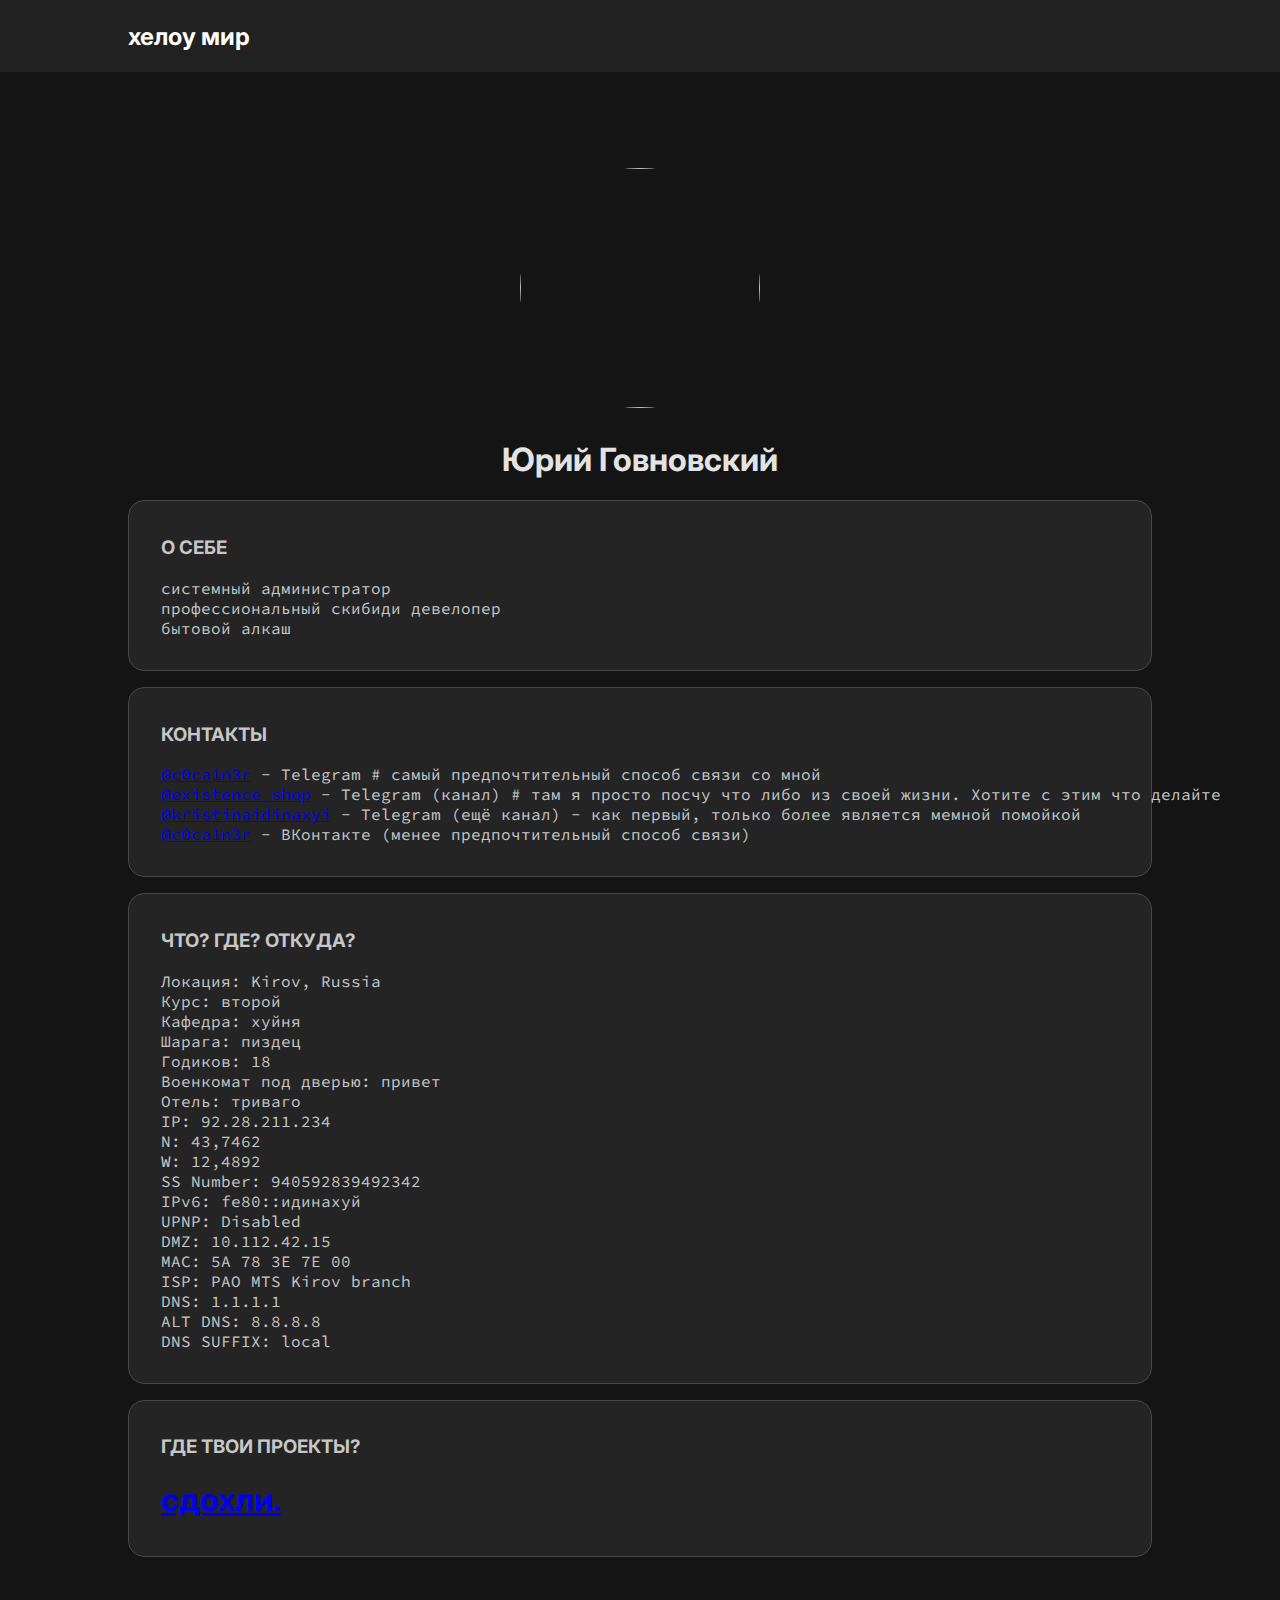
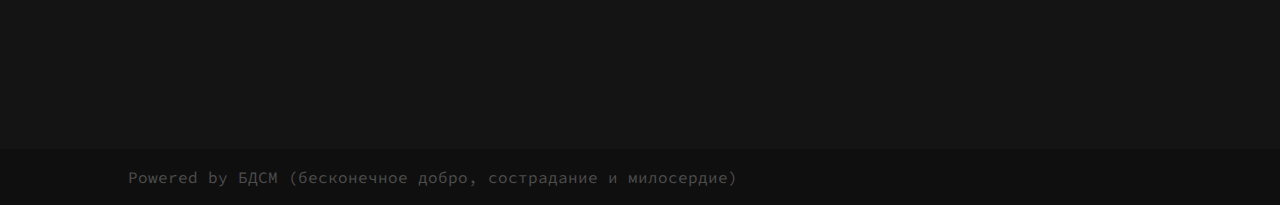
==== c0ca1n3r/index.html @ c6ad6536 "Create index.html" ====
<html>
  <head>
    <meta charset="utf-8">
    <title>какая то хуйня</title>
    <meta name="viewport" content="width=device-width, initial-scale=1" />
    <style>
.head {
position: relative;
left: 0;
right: 0;
padding-left: 10%;
padding-right: 10%;
padding-top: 0.1em;
padding-bottom: 0.1em;
background-color: #212121;
color: white;
}
.container {
position: absolute;
top: 0;
bottom: 0;
left: 0;
right: 0;
}
.colormap {
background-color: #141414;
color: #e3e3e3;
}
.footer {
position: relative;
left: 0;
right: 0;
padding-left: 10%;
padding-right: 10%;
padding-top: 0.1em;
padding-bottom: 0.1em;
background-color: #0f0f0f;
color: #4d4d4d;
}
.padding-rule {
padding-left: 10%;
padding-right: 10%;
padding-top: 5%;
padding-bottom: 15%;
}
.cool-marker {
  background: -webkit-linear-gradient(#ff6f00, #9900ff);
  -webkit-background-clip: text;
  -webkit-text-fill-color: transparent;
}
.container img {
  max-width: 70%;
  border-radius: 0.8em;
  display: block;
  margin-left: auto;
  margin-right: auto;
  margin-top: 2em;
  margin-bottom: 2em;
}
h1, h2, h3, h4, h5, h6, p {
font-family: 'Inter', sans-serif;
}
.container p {
  padding-bottom: 0.1em;
  padding-top: 0.1em;
}
pre, code {
  font-family: 'Source Code Pro', monospace;
}
.avatar img {
  border-radius: 100%;
  width: 15em;
  height: 15em;
  display: block;
  margin-left: auto;
  margin-right: auto;
}
.object {
  margin-top: 1em;
  border-radius: 1em;
  border: 0.1em #474747 solid;
  color: #c7c7c7;
  background-color: #242424;
  padding: 1em;
  padding-left: 2em;
  padding-right: 2em;
}
    </style>
<link rel="preconnect" href="https://fonts.googleapis.com">
<link rel="preconnect" href="https://fonts.gstatic.com" crossorigin>
<link href="https://fonts.googleapis.com/css2?family=Inter:wght@600&family=Source+Code+Pro&display=swap" rel="stylesheet"> 
  </head>
  <body class="colormap">
    <div class="container">
      <div class="head">
        <h2>хелоу мир</h2>
      </div>
      <div class="padding-rule">
        <!-- контент жалкой страницы -->
        <div class="avatar">
          <img src="img/avatar.jpg"></img>
        </div>
        <center><h1>Юрий Говновский</h1></center>
        <div class="object">
          <h3>О СЕБЕ</h3>
          <pre>системный администратор
профессиональный скибиди девелопер
бытовой алкаш</pre>
        </div>
        <div class="object">
        <h3>КОНТАКТЫ</h3>
        <pre><a href="https://t.me/c0ca1n3r">@c0ca1n3r</a> - Telegram # самый предпочтительный способ связи со мной
<a href="https://t.me/existence_shop">@existence_shop</a> - Telegram (канал) # там я просто посчу что либо из своей жизни. Хотите с этим что делайте
<a href="https://t.me/kristinaidinaxyi">@kristinaidinaxyi</a> - Telegram (ещё канал) - как первый, только более является мемной помойкой
<a href="https://vk.com/c0ca1n3r">@c0ca1n3r</a> - ВКонтакте (менее предпочтительный способ связи)</pre>
        </div>
        <div class="object">
        <h3>ЧТО? ГДЕ? ОТКУДА?</h3>
        <pre>Локация: Kirov, Russia
Курс: второй
Кафедра: хуйня
Шарага: пиздец
Годиков: 18
Военкомат под дверью: привет
Отель: триваго
IP: 92.28.211.234
N: 43,7462
W: 12,4892
SS Number: 940592839492342
IPv6: fe80::идинахуй
UPNP: Disabled
DMZ: 10.112.42.15
MAC: 5A 78 3E 7E 00
ISP: PAO MTS Kirov branch
DNS: 1.1.1.1
ALT DNS: 8.8.8.8
DNS SUFFIX: local
</pre>
        </div>
        <div class="object">
          <h3>ГДЕ ТВОИ ПРОЕКТЫ?</h3>
          <h1><a href="https://ctw.re">сдохли.</a></h1>
        </div>
      </div>
      <div class="footer">
        <pre>Powered by БДСМ (бесконечное добро, сострадание и милосердие)</pre>
      </div>
    </div>
  </body>
</html>
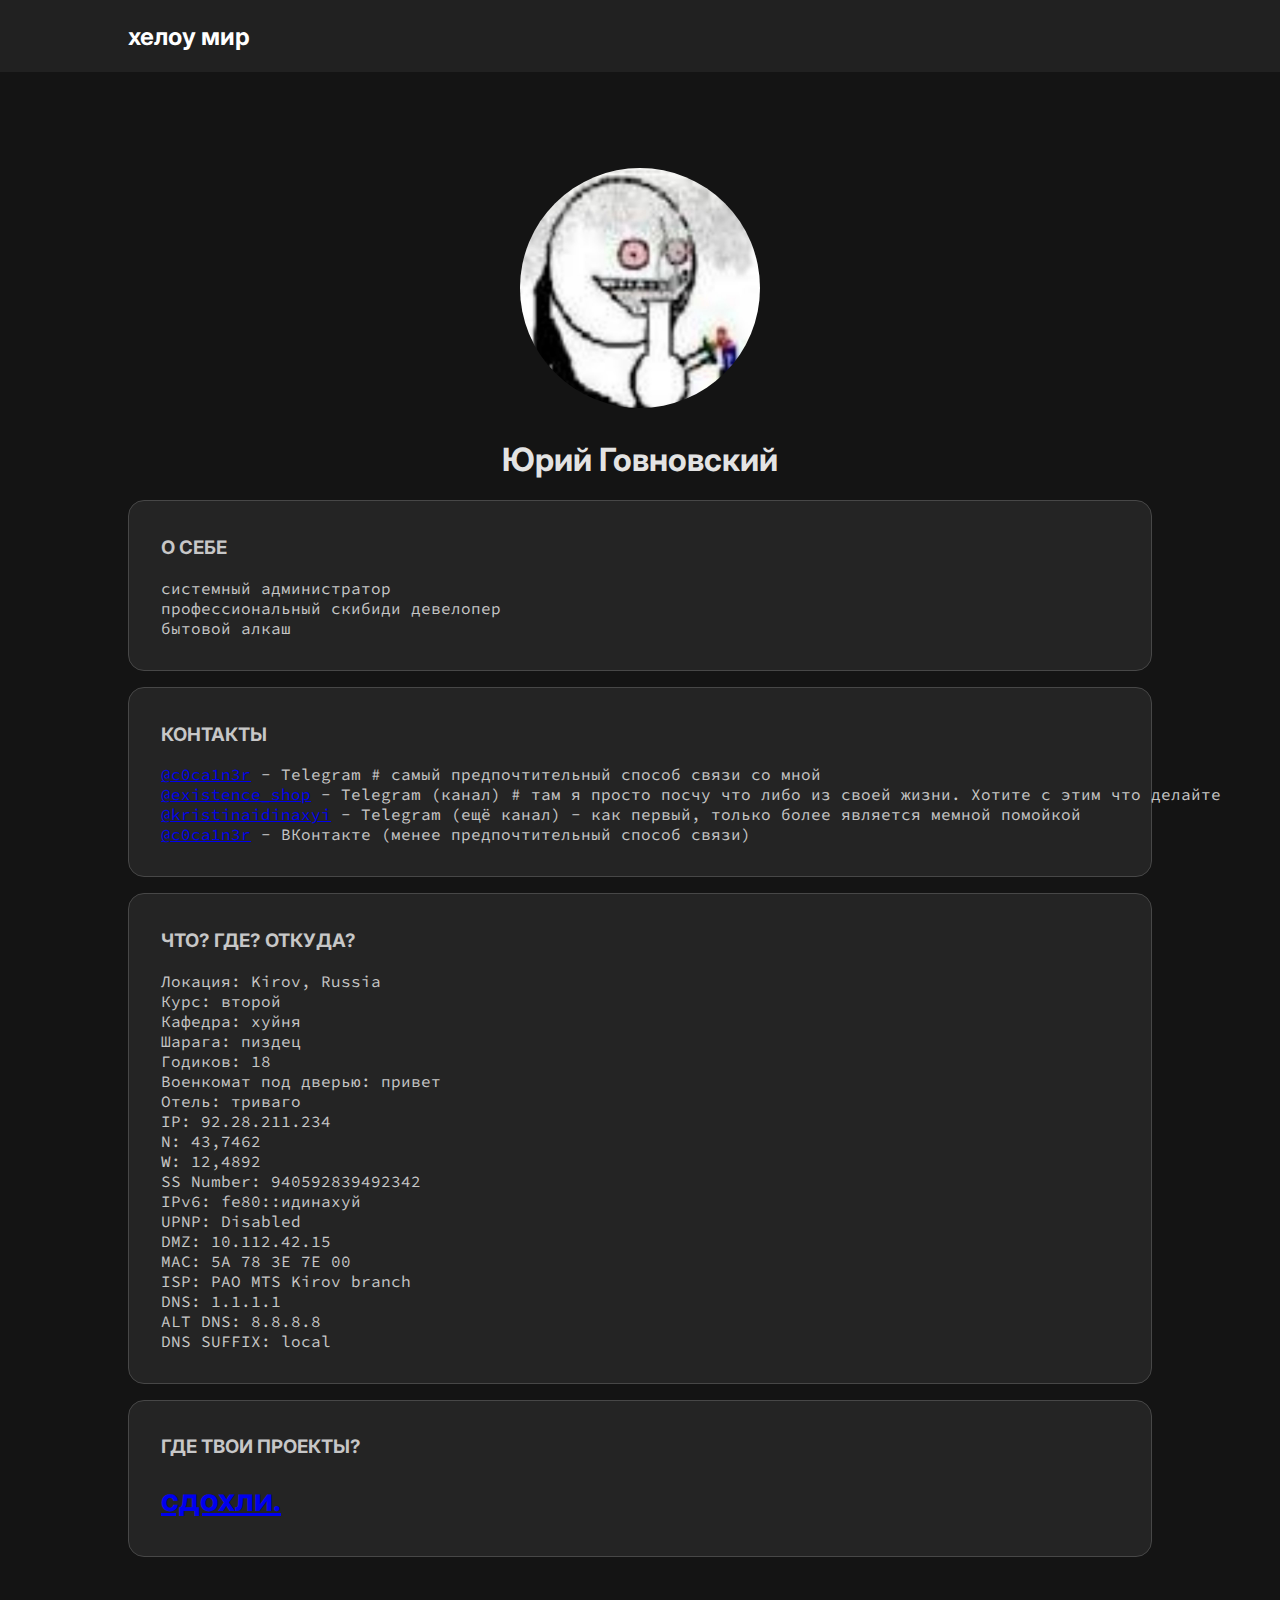
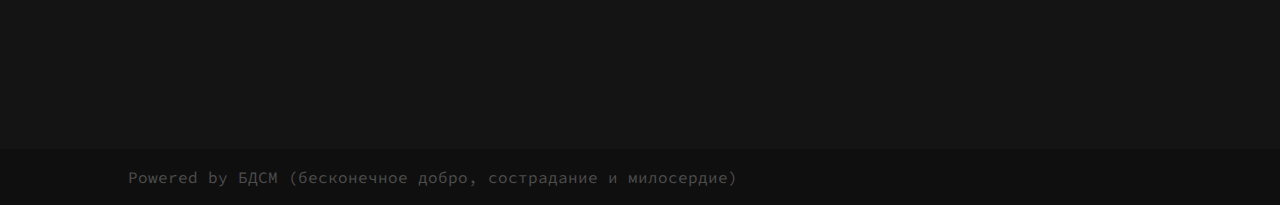
==== commit 123e6abb: "Update index.html" ====
--- a/c0ca1n3r/index.html
+++ b/c0ca1n3r/index.html
@@ -98,7 +98,7 @@
       <div class="padding-rule">
         <!-- контент жалкой страницы -->
         <div class="avatar">
-          <img src="img/avatar.jpg"></img>
+          <img src="avatar.jpg"></img>
         </div>
         <center><h1>Юрий Говновский</h1></center>
         <div class="object">
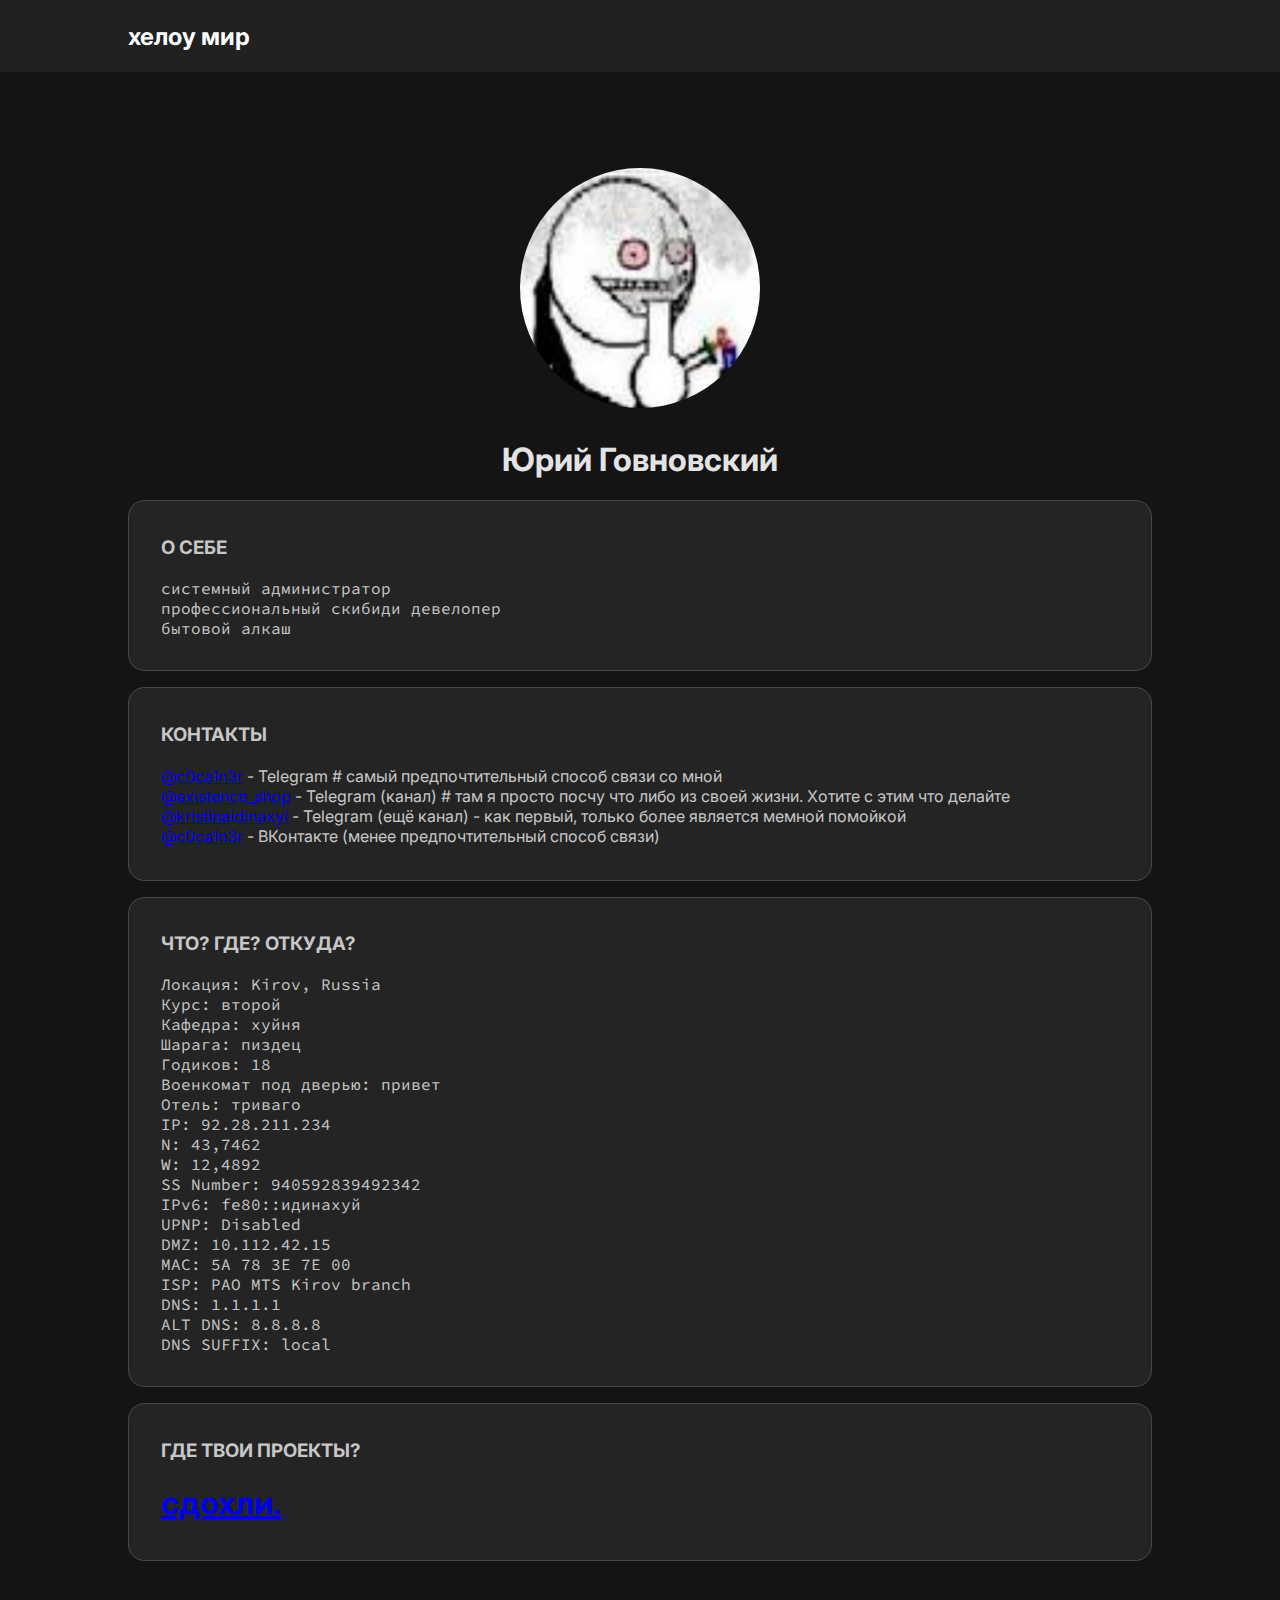
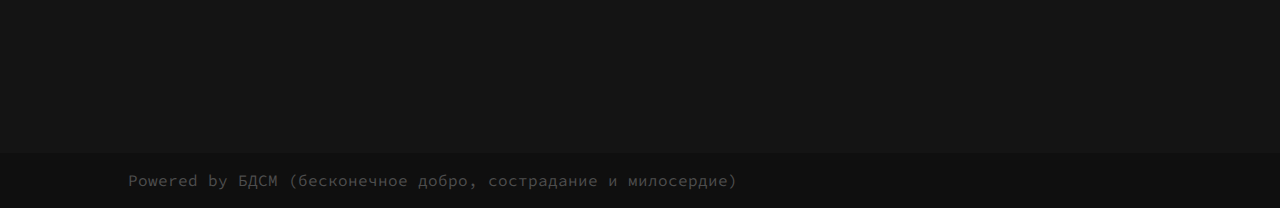
==== commit 47aa060e: "Update index.html" ====
--- a/c0ca1n3r/index.html
+++ b/c0ca1n3r/index.html
@@ -109,10 +109,10 @@
         </div>
         <div class="object">
         <h3>КОНТАКТЫ</h3>
-        <pre><a href="https://t.me/c0ca1n3r">@c0ca1n3r</a> - Telegram # самый предпочтительный способ связи со мной
-<a href="https://t.me/existence_shop">@existence_shop</a> - Telegram (канал) # там я просто посчу что либо из своей жизни. Хотите с этим что делайте
-<a href="https://t.me/kristinaidinaxyi">@kristinaidinaxyi</a> - Telegram (ещё канал) - как первый, только более является мемной помойкой
-<a href="https://vk.com/c0ca1n3r">@c0ca1n3r</a> - ВКонтакте (менее предпочтительный способ связи)</pre>
+        <p><a href="https://t.me/c0ca1n3r">@c0ca1n3r</a> - Telegram # самый предпочтительный способ связи со мной<br>
+<a href="https://t.me/existence_shop">@existence_shop</a> - Telegram (канал) # там я просто посчу что либо из своей жизни. Хотите с этим что делайте<br>
+<a href="https://t.me/kristinaidinaxyi">@kristinaidinaxyi</a> - Telegram (ещё канал) - как первый, только более является мемной помойкой<br>
+<a href="https://vk.com/c0ca1n3r">@c0ca1n3r</a> - ВКонтакте (менее предпочтительный способ связи)</p>
         </div>
         <div class="object">
         <h3>ЧТО? ГДЕ? ОТКУДА?</h3>
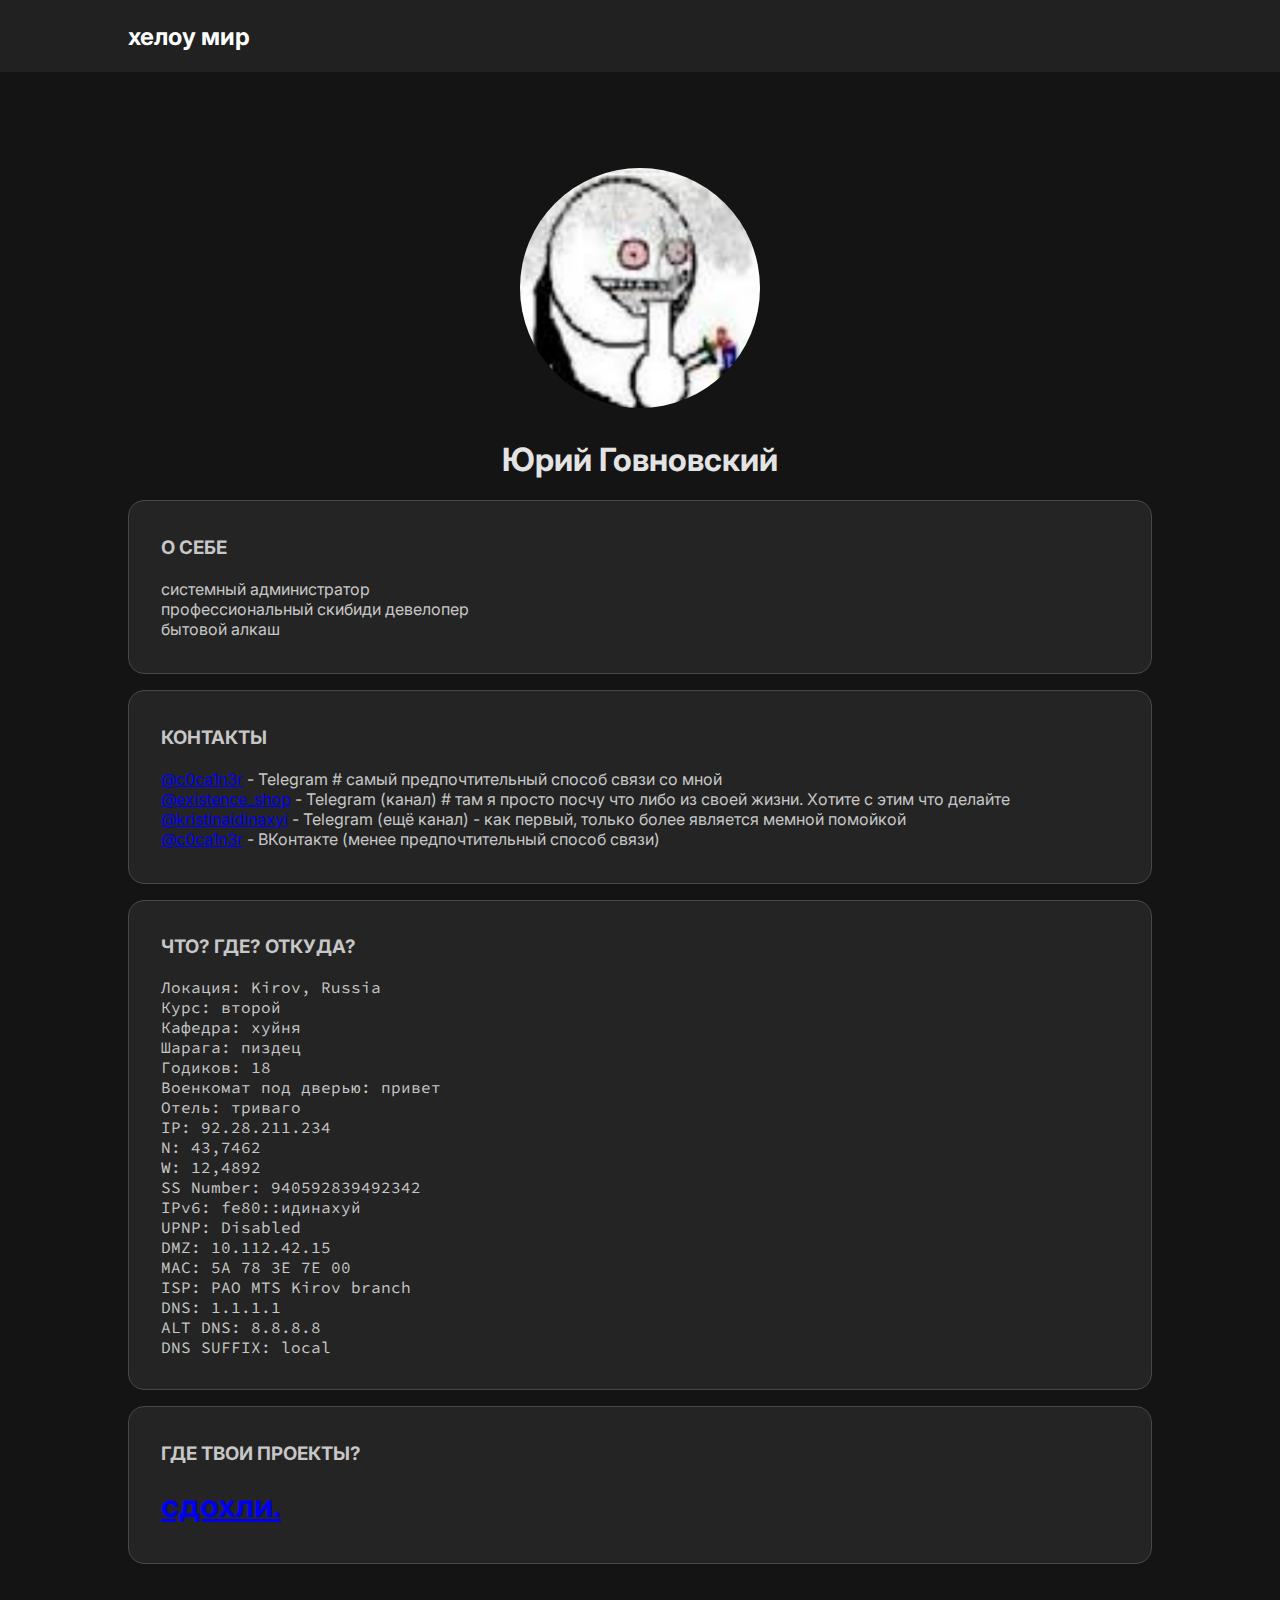
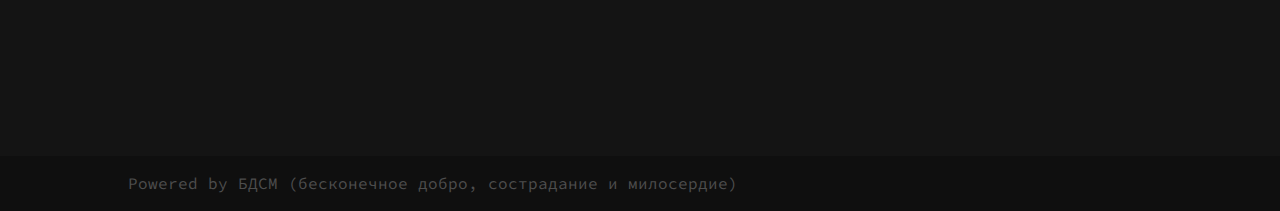
==== commit d8f1af56: "Update index.html" ====
--- a/c0ca1n3r/index.html
+++ b/c0ca1n3r/index.html
@@ -103,9 +103,9 @@
         <center><h1>Юрий Говновский</h1></center>
         <div class="object">
           <h3>О СЕБЕ</h3>
-          <pre>системный администратор
-профессиональный скибиди девелопер
-бытовой алкаш</pre>
+          <p>системный администратор<br>
+профессиональный скибиди девелопер<br>
+бытовой алкаш</p>
         </div>
         <div class="object">
         <h3>КОНТАКТЫ</h3>
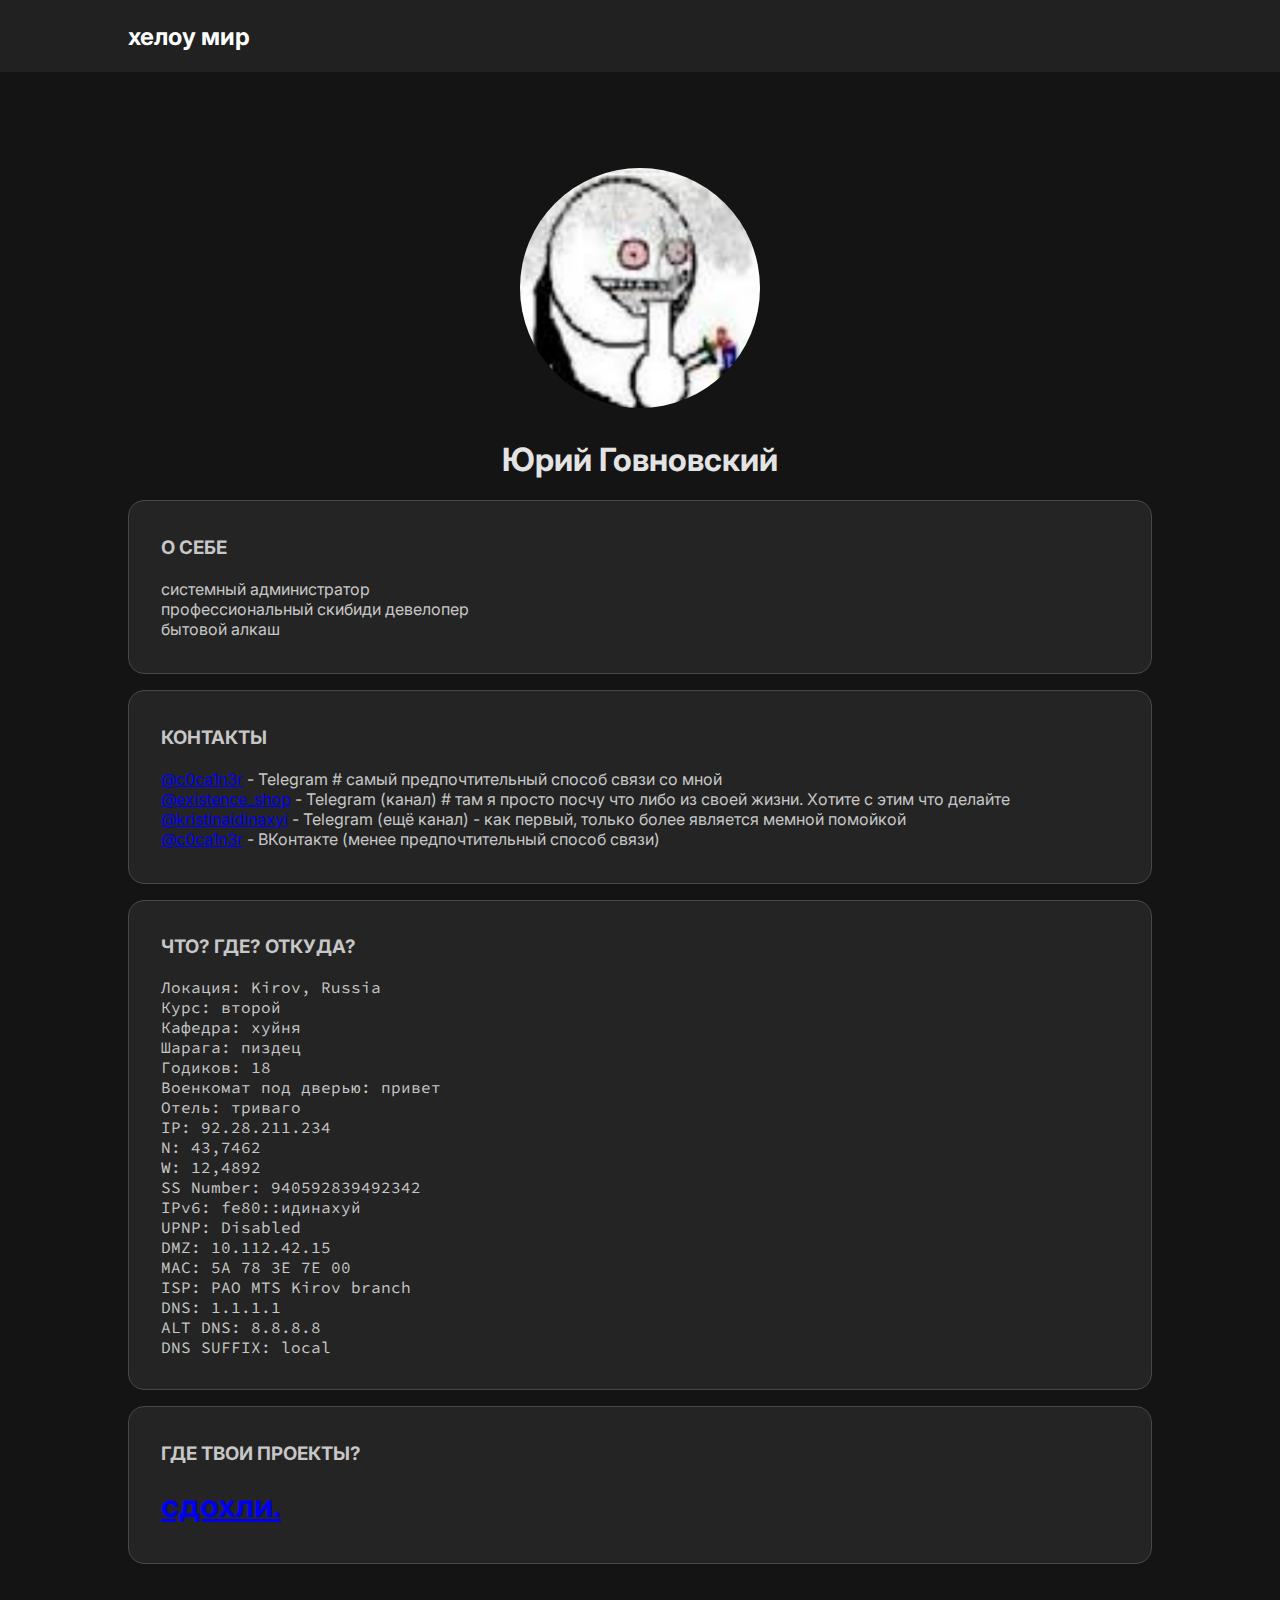
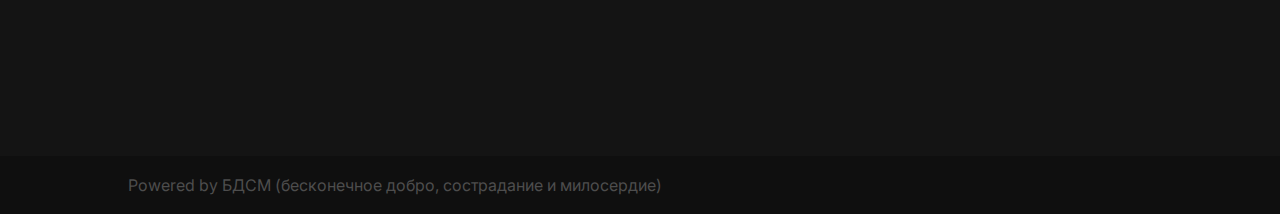
==== commit d7c5964e: "Update index.html" ====
--- a/c0ca1n3r/index.html
+++ b/c0ca1n3r/index.html
@@ -143,7 +143,7 @@
         </div>
       </div>
       <div class="footer">
-        <pre>Powered by БДСМ (бесконечное добро, сострадание и милосердие)</pre>
+        <p>Powered by БДСМ (бесконечное добро, сострадание и милосердие)</p>
       </div>
     </div>
   </body>
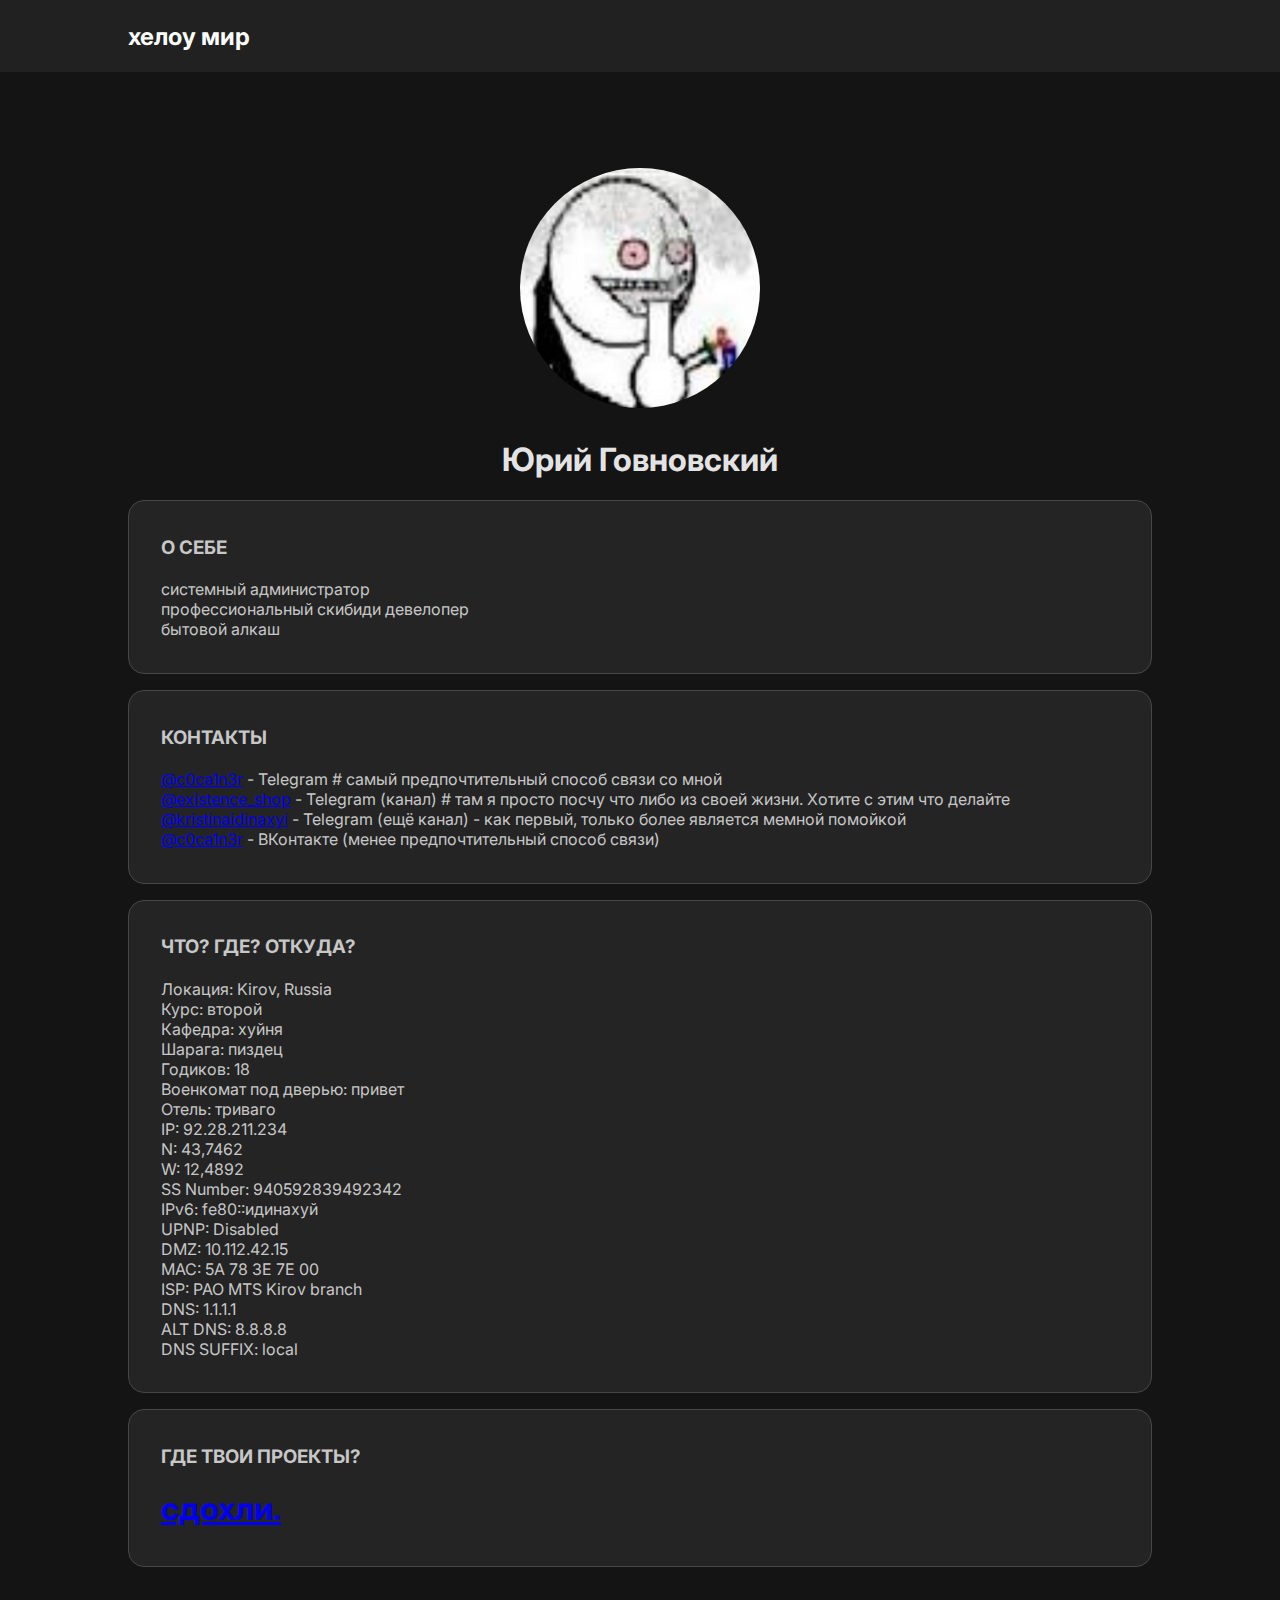
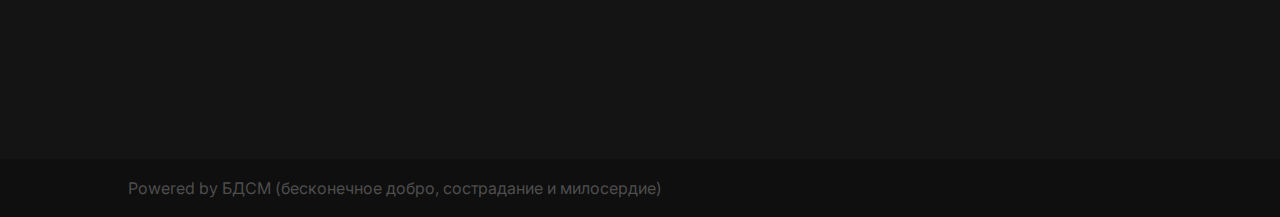
==== commit 90489af9: "Update index.html" ====
--- a/c0ca1n3r/index.html
+++ b/c0ca1n3r/index.html
@@ -116,26 +116,26 @@
         </div>
         <div class="object">
         <h3>ЧТО? ГДЕ? ОТКУДА?</h3>
-        <pre>Локация: Kirov, Russia
-Курс: второй
-Кафедра: хуйня
-Шарага: пиздец
-Годиков: 18
-Военкомат под дверью: привет
-Отель: триваго
-IP: 92.28.211.234
-N: 43,7462
-W: 12,4892
-SS Number: 940592839492342
-IPv6: fe80::идинахуй
-UPNP: Disabled
-DMZ: 10.112.42.15
-MAC: 5A 78 3E 7E 00
-ISP: PAO MTS Kirov branch
-DNS: 1.1.1.1
-ALT DNS: 8.8.8.8
-DNS SUFFIX: local
-</pre>
+        <p>Локация: Kirov, Russia<br>
+Курс: второй<br>
+Кафедра: хуйня<br>
+Шарага: пиздец<br>
+Годиков: 18<br>
+Военкомат под дверью: привет<br>
+Отель: триваго<br>
+IP: 92.28.211.234<br>
+N: 43,7462<br>
+W: 12,4892<br>
+SS Number: 940592839492342<br>
+IPv6: fe80::идинахуй<br>
+UPNP: Disabled<br>
+DMZ: 10.112.42.15<br>
+MAC: 5A 78 3E 7E 00<br>
+ISP: PAO MTS Kirov branch<br>
+DNS: 1.1.1.1<br>
+ALT DNS: 8.8.8.8<br>
+DNS SUFFIX: local<br>
+</p>
         </div>
         <div class="object">
           <h3>ГДЕ ТВОИ ПРОЕКТЫ?</h3>
